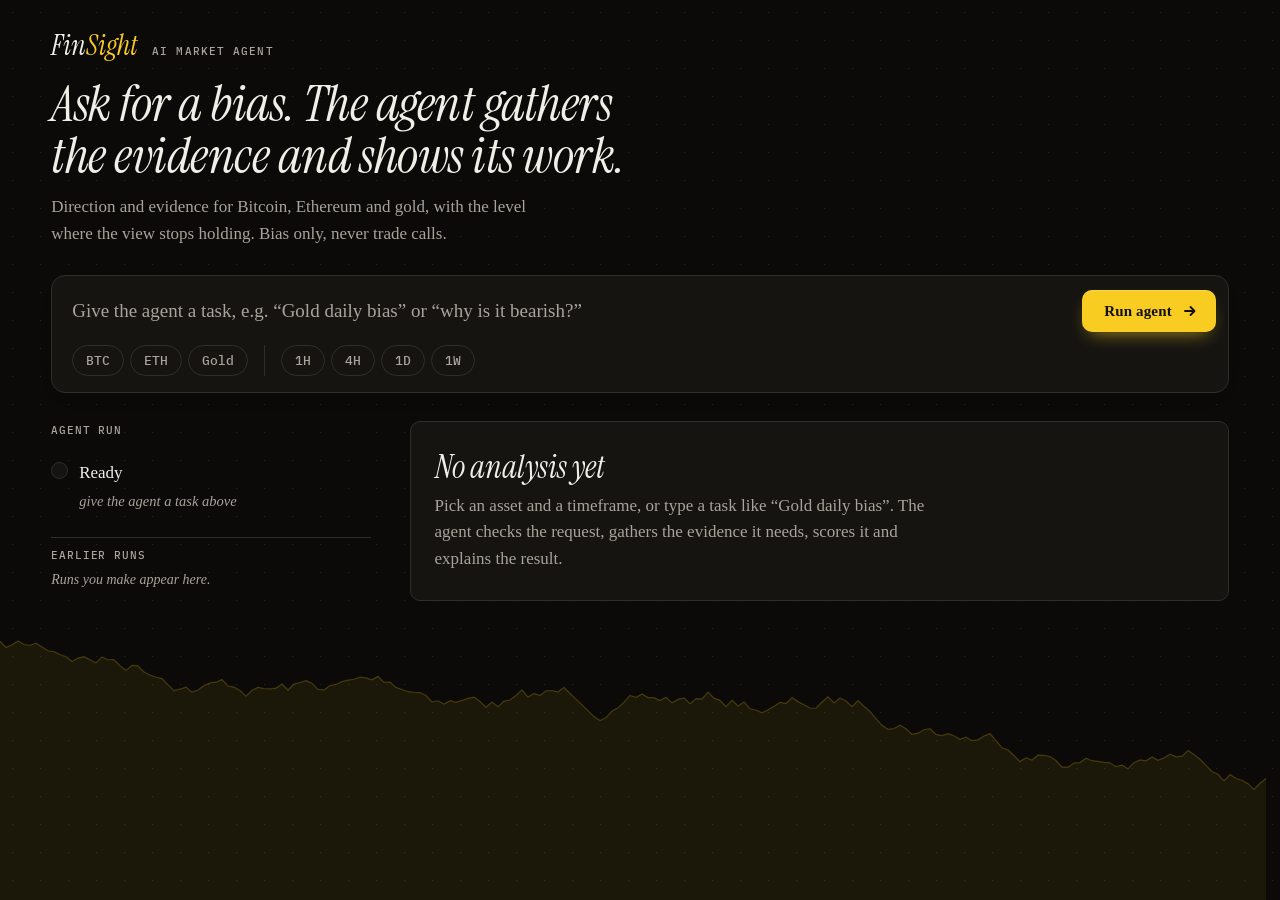
==== FinSight-Frontend/index.html @ 5e40a93b "Frontend: black and gold-yellow identity One deliberate dark look: warm near-black neutrals tinted t" ====
<!doctype html>
<html lang="en" data-api="http://localhost:8000">
<head>
  <meta charset="utf-8">
  <meta name="viewport" content="width=device-width, initial-scale=1">
  <meta name="color-scheme" content="dark">
  <meta name="theme-color" content="#0b0b09">
  <title>FinSight Bias Desk</title>
  <meta name="description" content="An AI agent that reads the evidence for Bitcoin, Ethereum and gold and gives a directional bias with an evidence score.">
  <link rel="preconnect" href="https://fonts.googleapis.com">
  <link rel="preconnect" href="https://fonts.gstatic.com" crossorigin>
  <link rel="stylesheet" href="https://fonts.googleapis.com/css2?family=IBM+Plex+Mono:wght@400;500&family=Instrument+Serif:ital@0;1&family=Tinos:ital,wght@0,400;0,700;1,400&display=swap">
  <link rel="stylesheet" href="styles.css">
  <script src="app.js" defer></script>
</head>
<body>
  <canvas id="bgArt" aria-hidden="true"></canvas>
  <div class="desk">
    <section class="hero">
      <div>
        <div class="brand"><span class="logo">Fin<span>Sight</span></span><span class="kicker">AI market agent</span></div>
        <h1>Ask for a bias. The agent gathers the evidence and shows its work.</h1>
        <p>Direction and evidence for Bitcoin, Ethereum and gold, with the level where the view stops holding. Bias only, never trade calls.</p>
      </div>
    </section>

    <section class="task" aria-label="Give the agent a task">
      <form id="taskForm">
        <input type="text" id="task" maxlength="500" autocomplete="off" placeholder="Give the agent a task, e.g. “Gold daily bias” or “why is it bearish?”" aria-label="Task for the agent">
        <button class="run" id="runBtn" type="submit">
          <span id="runLabel">Run agent</span>
          <svg class="run-icon" viewBox="0 0 16 16" aria-hidden="true"><path d="M3 8h9M8.5 4l4 4-4 4" fill="none" stroke="currentColor" stroke-width="1.8" stroke-linecap="round" stroke-linejoin="round"/></svg>
          <span class="spinner" aria-hidden="true"></span>
        </button>
      </form>
      <div class="picks">
        <div class="chipset" id="assetPicks" role="group" aria-label="Asset"></div>
        <div class="chipset" id="tfPicks" role="group" aria-label="Timeframe"></div>
      </div>
    </section>

    <section class="work">
      <aside class="log" aria-label="Agent run">
        <div class="log-head"><span class="label">Agent run</span><span class="st-time" id="runTotal"></span></div>
        <ol class="steps" id="steps" aria-live="polite"></ol>
        <div class="log-foot"><span class="label">Earlier runs</span><ul class="past" id="past"></ul></div>
      </aside>
      <main id="result" aria-live="polite"></main>
    </section>
  </div>
</body>
</html>
---- FinSight-Frontend/styles.css ----
/* FinSight Bias Desk
   Layout: full-screen desk. Small hero + one task bar across the top; below, the agent's
   run log on the left and the result on the right. Stacks to one column on phones. */
/* Colour: black and gold-yellow, one deliberate dark look (no light theme: yellow text
   on white can't be read). OKLCH, so equal lightness numbers look equally bright.
   - neutrals are warm near-blacks, tinted toward the yellow (hue 90) so the page reads as one family
   - yellow is the only accent: actions, selection, focus, the brand
   - bullish green and bearish red share one lightness, so neither direction looks louder
   - warnings are orange (hue 50), far enough from the yellow not to be mistaken for it */
:root {
  --bg: oklch(0.145 0.004 90); --surface: oklch(0.19 0.006 90); --surface-2: oklch(0.235 0.008 90);
  --ink: oklch(0.95 0.010 95); --muted: oklch(0.72 0.014 90); --line: oklch(0.30 0.010 90);
  --accent: oklch(0.86 0.170 92); --accent-hover: oklch(0.91 0.150 95); --accent-soft: oklch(0.86 0.170 92 / 0.12);
  --on-accent: oklch(0.17 0.010 90);
  --bull: oklch(0.75 0.140 158); --bear: oklch(0.75 0.140 25); --flat: oklch(0.72 0.012 90); --warn: oklch(0.75 0.150 50);
  --display: "Instrument Serif", Georgia, "Times New Roman", serif;
  --body: "Times New Roman", Tinos, Times, serif;
  --mono: "IBM Plex Mono", ui-monospace, "SF Mono", Consolas, monospace;
  --r: 10px;
  color-scheme: dark;
}

* { box-sizing: border-box }
[hidden] { display: none !important }
html, body { min-height: 100%; margin: 0 }
body { background: var(--bg); color: var(--ink); font: 17px/1.55 var(--body) }
#bgArt { position: fixed; inset: 0; width: 100%; height: 100%; z-index: 0; pointer-events: none }
.desk { position: relative; z-index: 1; max-width: 1680px; margin: 0 auto; min-height: 100vh;
  padding-block: 32px 40px; padding-inline: clamp(16px, 4vw, 72px);
  display: grid; grid-template-rows: auto auto 1fr; gap: 28px }
:focus-visible { outline: 2px solid var(--accent); outline-offset: 2px }
button { -webkit-tap-highlight-color: transparent }
.label { font: 500 11px/1 var(--mono); letter-spacing: .08em; text-transform: uppercase; color: var(--muted) }

/* hero */
.brand { display: flex; align-items: baseline; gap: 14px }
.logo { font: italic 400 28px/1 var(--display) } .logo span { color: var(--accent) }
.kicker { font: 500 11px/1 var(--mono); letter-spacing: .1em; text-transform: uppercase; color: var(--muted) }
.hero h1 { font: italic 400 clamp(36px, 4vw, 60px)/1.02 var(--display); letter-spacing: -0.01em; margin: 18px 0 12px; max-width: 24ch; text-wrap: balance }
.hero p { margin: 0; color: var(--muted); max-width: 60ch }

/* task bar: the single way to give the agent a job */
.task { background: var(--surface); border: 1px solid var(--line); border-radius: 14px; padding: 12px; display: grid; gap: 10px;
  box-shadow: 0 1px 2px rgb(0 0 0 / .04), 0 8px 24px -12px rgb(18 23 34 / .12) }
.task:focus-within { border-color: var(--accent); box-shadow: 0 0 0 4px var(--accent-soft), 0 8px 24px -12px rgb(18 23 34 / .12) }
.task { transition: border-color .15s, box-shadow .15s }
.task form { display: flex; gap: 10px; align-items: center }
.task input { flex: 1; min-width: 0; font: 19px/1.4 var(--body); color: var(--ink); background: transparent; border: 0; padding: 10px 8px }
.task input:focus { outline: none }
.task input::placeholder { color: var(--muted) }
/* buttons: one primary (Run agent), one secondary style (chips, answers), one quiet (history rows).
   Every one has hover, press, keyboard focus and disabled states. */
.run { display: inline-flex; align-items: center; gap: 10px; font: 700 15px/1 var(--body); letter-spacing: .01em;
  color: var(--on-accent); background: var(--accent); border: 0; border-radius: 10px; padding: 13px 18px 13px 22px;
  cursor: pointer; white-space: nowrap;
  box-shadow: inset 0 1px 0 rgb(255 255 255 / .18), 0 1px 2px rgb(0 0 0 / .14), 0 8px 18px -8px color-mix(in oklch, var(--accent) 70%, transparent);
  transition: background-color .15s, transform .15s var(--ease), box-shadow .15s }
.run:hover { background: var(--accent-hover); transform: translateY(-1px);
  box-shadow: inset 0 1px 0 rgb(255 255 255 / .18), 0 2px 4px rgb(0 0 0 / .14), 0 12px 24px -8px color-mix(in oklch, var(--accent) 75%, transparent) }
.run:active { transform: translateY(0) scale(.98); box-shadow: inset 0 1px 2px rgb(0 0 0 / .2) }
.run:focus-visible { outline: 2px solid var(--accent); outline-offset: 3px }
.run:disabled { cursor: progress; transform: none; background: color-mix(in oklch, var(--accent) 65%, var(--surface)); box-shadow: none }
.run-icon { width: 16px; height: 16px; transition: transform .15s var(--ease) }
.run:hover:not(:disabled) .run-icon { transform: translateX(3px) }
.spinner { display: none; width: 15px; height: 15px; border-radius: 50%; border: 2px solid currentColor; border-right-color: transparent; animation: spin .7s linear infinite }
.run.busy .spinner { display: block } .run.busy .run-icon { display: none }
@keyframes spin { to { transform: rotate(360deg) } }

.picks { display: flex; gap: 8px 16px; flex-wrap: wrap; align-items: center; padding: 0 8px 4px }
.chipset { display: flex; gap: 6px; flex-wrap: wrap }
.chipset + .chipset { padding-left: 16px; border-left: 1px solid var(--line) }
.pick, .quick button { font: 500 13px/1 var(--mono); color: var(--muted); background: transparent; border: 1px solid var(--line);
  border-radius: 999px; padding: 8px 13px; cursor: pointer;
  transition: color .15s, background-color .15s, border-color .15s, transform .1s }
.pick:hover, .quick button:hover { color: var(--ink); background: var(--surface-2); border-color: color-mix(in oklch, var(--accent) 35%, var(--line)) }
.pick:active, .quick button:active { transform: scale(.96) }
.pick[aria-pressed="true"] { color: var(--accent); background: var(--accent-soft); border-color: var(--accent); font-weight: 500 }
.pick:disabled, .quick button:disabled { opacity: .45; cursor: not-allowed; transform: none }

/* run log */
.work { display: grid; grid-template-columns: minmax(260px, 320px) minmax(0, 1fr); gap: clamp(24px, 3vw, 48px); align-items: start }
.log { padding: 4px 0; display: grid; gap: 16px; position: sticky; top: 16px }
.log-head { display: flex; justify-content: space-between; align-items: center }
.steps { list-style: none; margin: 0; padding: 0; display: grid }
.st { display: grid; grid-template-columns: 18px 1fr auto; gap: 4px 10px; padding: 8px 0; position: relative }
.st::before { content: ""; position: absolute; left: 8px; top: 24px; bottom: -8px; width: 1px; background: var(--line) }
.st:last-child::before { display: none }
.dot { width: 17px; height: 17px; border-radius: 50%; border: 1.5px solid var(--line); background: var(--surface); margin-top: 2px; display: grid; place-items: center }
.st.done .dot { border-color: var(--accent); background: var(--accent) }
.st.done .dot::after { content: ""; width: 6px; height: 3px; border: solid var(--on-accent); border-width: 0 0 1.5px 1.5px; transform: rotate(-45deg) translate(0, -1px) }
.st.now .dot { border-color: var(--accent); animation: pulse 1s infinite }
.st.ask .dot, .st.stop .dot { border-color: var(--warn); background: color-mix(in srgb, var(--warn) 18%, var(--surface)) }
.st.fail .dot { border-color: var(--bear); background: color-mix(in srgb, var(--bear) 18%, var(--surface)) }
.st-time { font: 12px var(--mono); color: var(--muted); font-variant-numeric: tabular-nums }
.st-sub { grid-column: 2 / -1; color: var(--muted); font-size: 14.5px; font-style: italic; overflow-wrap: anywhere }
.quick { grid-column: 2 / -1; display: flex; gap: 6px; margin-top: 6px; flex-wrap: wrap }
.quick button { color: var(--ink); background: var(--surface) }
@keyframes pulse { 50% { box-shadow: 0 0 0 4px color-mix(in srgb, var(--accent) 20%, transparent) } }
.log-foot { border-top: 1px solid var(--line); padding-top: 12px; display: grid; gap: 8px }
.past { list-style: none; margin: 0; padding: 0; display: grid; gap: 2px }
.past button { width: calc(100% + 16px); margin-inline: -8px; display: grid; grid-template-columns: 1fr auto; gap: 10px; text-align: left;
  background: none; border: 0; border-radius: 6px; padding: 7px 8px; font: 15px var(--body); color: var(--ink); cursor: pointer;
  font-variant-numeric: tabular-nums; transition: background-color .15s }
.past button:hover { background: var(--surface-2) }
.past button:active { background: var(--accent-soft) }
.empty-note { color: var(--muted); font-size: 14px; font-style: italic }

/* result card */
.card { background: var(--surface); border: 1px solid var(--line); border-radius: var(--r); overflow: hidden; transition: opacity .2s }
.card.stale { opacity: .45 }
.card-top { padding: 22px 24px 18px; display: grid; gap: 18px }
.eyebrow { display: flex; gap: 8px; align-items: center; flex-wrap: wrap; font: 500 12px/1 var(--mono); color: var(--muted); letter-spacing: .04em }
.chip { font: 500 11px/1 var(--mono); letter-spacing: .04em; border-radius: 999px; padding: 5px 8px; border: 1px solid var(--line); color: var(--muted) }
.chip.warn { color: var(--warn); border-color: color-mix(in srgb, var(--warn) 45%, transparent) }
.verdict { display: flex; justify-content: space-between; align-items: flex-end; gap: 16px; flex-wrap: wrap }
.bias { font: 400 clamp(52px, 6vw, 76px)/.9 var(--display); letter-spacing: -0.01em; margin: 0 }
.bias.Bullish { color: var(--bull) } .bias.Bearish { color: var(--bear) } .bias.Neutral { color: var(--flat) }
.score { text-align: right; font-variant-numeric: tabular-nums }
.score b { font: 500 32px/1 var(--mono) } .score small { color: var(--muted); font: 400 14px var(--mono) }
.bucket { display: block; margin-top: 6px; font: 500 12px/1 var(--mono); letter-spacing: .06em; text-transform: uppercase; color: var(--muted) }

/* the meter: net evidence from -1 to +1, neutral band (+-0.15) shaded */
.meter { display: grid; gap: 6px }
.track { position: relative; height: 12px; border-radius: 6px;
  background: linear-gradient(to right, color-mix(in srgb, var(--bear) 32%, transparent), color-mix(in srgb, var(--bear) 6%, transparent) 42.5%,
    var(--bg) 42.5%, var(--bg) 57.5%, color-mix(in srgb, var(--bull) 6%, transparent) 57.5%, color-mix(in srgb, var(--bull) 32%, transparent));
  box-shadow: inset 0 0 0 1px var(--line) }
.band { position: absolute; inset: 0 42.5%; background: repeating-linear-gradient(135deg, transparent 0 4px, color-mix(in srgb, var(--flat) 18%, transparent) 4px 5px) }
.marker { position: absolute; top: -5px; width: 3px; height: 22px; margin-left: -1.5px; border-radius: 2px; background: var(--ink); left: 50%; transition: left .7s cubic-bezier(.2,.8,.2,1) }
.scale { display: flex; justify-content: space-between; font: 400 11px/1 var(--mono); color: var(--muted) }

.cols { display: grid; grid-template-columns: minmax(0, 1fr) minmax(0, 1fr); border-top: 1px solid var(--line) }
.prose { padding: 18px 24px; display: grid; gap: 10px; align-content: start }
.prose p { margin: 0; max-width: 65ch }
.prose ul { margin: 0; padding-left: 1.2em; display: grid; gap: 4px }
.groups { padding: 18px 24px; display: grid; gap: 10px; align-content: start; border-left: 1px solid var(--line) }
.sec { margin: 0 0 2px; font: 500 11px/1 var(--mono); letter-spacing: .08em; text-transform: uppercase; color: var(--muted) }
.g { display: grid; grid-template-columns: 7.5rem 1fr 6.5rem; gap: 10px; align-items: center }
.g-name small { color: var(--muted); font: 400 12px var(--mono); margin-left: 4px }
.g-bar { position: relative; height: 8px; background: var(--bg); border-radius: 4px }
.g-bar::before { content: ""; position: absolute; left: 50%; top: -3px; bottom: -3px; width: 1px; background: var(--line) }
.g-fill { position: absolute; top: 0; bottom: 0; border-radius: 4px }
.g-fill.up { background: var(--bull) } .g-fill.down { background: var(--bear) }
.g-word { font: 500 12px/1.2 var(--mono); text-align: right }
.g-detail { grid-column: 1 / -1; margin-top: -4px; color: var(--muted); font-size: 14px; font-style: italic; overflow-wrap: anywhere }
.g.missing .g-name, .g.missing .g-word { color: var(--muted) }
.up { color: var(--bull) } .down { color: var(--bear) } .flat { color: var(--flat) }
.qa { border-top: 1px solid var(--line); padding: 14px 24px; display: grid; gap: 4px; background: color-mix(in srgb, var(--accent) 5%, var(--surface)) }
.qa .q { font-style: italic } .qa .a { max-width: 75ch; white-space: pre-line }
.foot { padding: 12px 24px; border-top: 1px solid var(--line); color: var(--muted); font-size: 13.5px; background: color-mix(in srgb, var(--bg) 55%, var(--surface)) }
.notice { padding: 28px 24px; display: grid; gap: 8px }
.notice h2 { font: italic 400 32px/1.1 var(--display); margin: 0 }
.notice p { margin: 0; color: var(--muted); max-width: 60ch; white-space: pre-line }
.notice.error h2 { color: var(--bear) }

@media (max-width: 1000px) { .cols { grid-template-columns: 1fr } .groups { border-left: 0; border-top: 1px solid var(--line) } }
@media (max-width: 820px) { .work { grid-template-columns: 1fr } .log { position: static } }
@media (max-width: 520px) {
  .task form { flex-wrap: wrap } .run { width: 100% }
  .g { grid-template-columns: 1fr 6rem } .g-bar { grid-column: 1 / -1; grid-row: 2 } .g-detail { grid-row: 3 }
  .score { text-align: left }
}
/* motion: one entrance for the page, then movement only where the agent is doing something */
@keyframes rise { from { opacity: 0; transform: translateY(10px) } to { opacity: 1; transform: none } }
@keyframes grow { from { transform: scaleX(0) } to { transform: scaleX(1) } }
@keyframes pop { 0% { transform: scale(.6) } 60% { transform: scale(1.15) } 100% { transform: scale(1) } }
:root { --ease: cubic-bezier(.2, .8, .2, 1) }

.brand, .hero h1, .hero p, .task, .work { animation: rise .7s var(--ease) both }
.hero h1 { animation-delay: .08s } .hero p { animation-delay: .16s } .task { animation-delay: .24s } .work { animation-delay: .32s }

.st.enter { animation: rise .35s var(--ease) both }
.st.done .dot { animation: pop .35s var(--ease) }
.notice { animation: rise .4s var(--ease) both }

.card.reveal .eyebrow { animation: rise .45s var(--ease) both }
.card.reveal .bias { animation: rise .55s var(--ease) .05s both }
.card.reveal .score { animation: rise .55s var(--ease) .1s both }
.card.reveal .prose { animation: rise .5s var(--ease) .2s both }
.card.reveal .g { animation: rise .45s var(--ease) both; animation-delay: calc(.25s + var(--i, 0) * .07s) }
.card.reveal .g-fill { animation: grow .7s var(--ease) both; animation-delay: calc(.35s + var(--i, 0) * .07s) }
.g-fill.from-left { transform-origin: left center } .g-fill.from-right { transform-origin: right center }

@media (prefers-reduced-motion: reduce) {
  *, *::before, *::after { animation: none !important; transition: none !important }
}
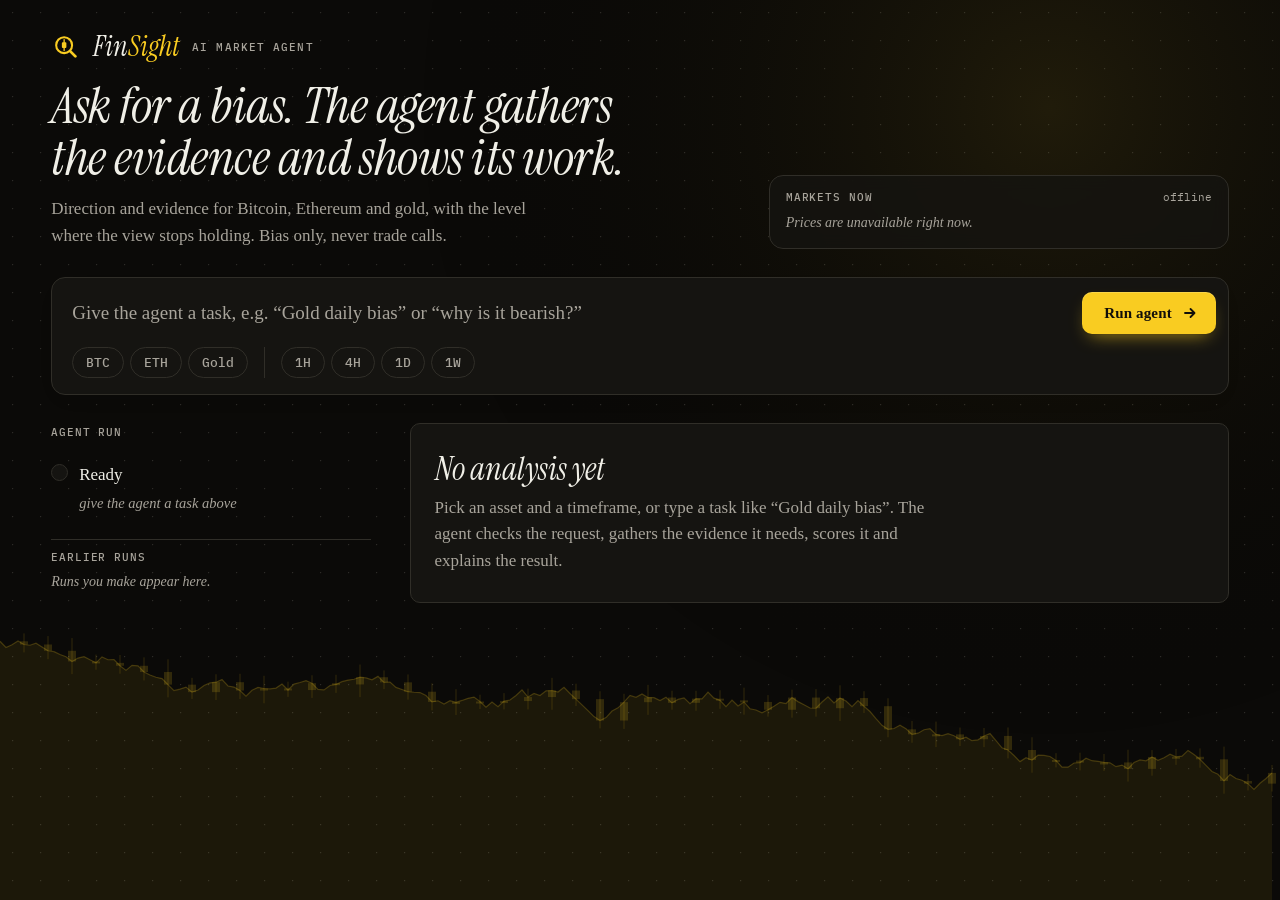
==== commit e5ce4f6d: "Frontend: logo, live markets panel and candlestick background The mark is a lens with a candlestick " ====
--- a/FinSight-Frontend/index.html
+++ b/FinSight-Frontend/index.html
@@ -7,6 +7,7 @@
   <meta name="theme-color" content="#0b0b09">
   <title>FinSight Bias Desk</title>
   <meta name="description" content="An AI agent that reads the evidence for Bitcoin, Ethereum and gold and gives a directional bias with an evidence score.">
+  <link rel="icon" href="favicon.svg" type="image/svg+xml">
   <link rel="preconnect" href="https://fonts.googleapis.com">
   <link rel="preconnect" href="https://fonts.gstatic.com" crossorigin>
   <link rel="stylesheet" href="https://fonts.googleapis.com/css2?family=IBM+Plex+Mono:wght@400;500&family=Instrument+Serif:ital@0;1&family=Tinos:ital,wght@0,400;0,700;1,400&display=swap">
@@ -18,10 +19,23 @@
   <div class="desk">
     <section class="hero">
       <div>
-        <div class="brand"><span class="logo">Fin<span>Sight</span></span><span class="kicker">AI market agent</span></div>
+        <div class="brand">
+          <svg class="mark" viewBox="0 0 32 32" aria-hidden="true">
+            <circle cx="14" cy="14" r="8.5" fill="none" stroke="currentColor" stroke-width="2.2"/>
+            <line x1="20.4" y1="20.4" x2="26" y2="26" stroke="currentColor" stroke-width="3" stroke-linecap="round"/>
+            <line x1="14" y1="8.2" x2="14" y2="19.8" stroke="currentColor" stroke-width="1.4" stroke-linecap="round"/>
+            <rect x="11.6" y="10.8" width="4.8" height="6.2" rx="1" fill="currentColor"/>
+          </svg>
+          <span class="logo">Fin<span>Sight</span></span><span class="kicker">AI market agent</span>
+        </div>
         <h1>Ask for a bias. The agent gathers the evidence and shows its work.</h1>
         <p>Direction and evidence for Bitcoin, Ethereum and gold, with the level where the view stops holding. Bias only, never trade calls.</p>
       </div>
+      <aside class="markets" aria-label="Markets now">
+        <div class="mk-head"><span class="label">Markets now</span><span class="mk-time" id="mkTime">loading</span></div>
+        <ul class="mk-list" id="mkList"></ul>
+        <div class="mk-event" id="mkEvent" hidden></div>
+      </aside>
     </section>
 
     <section class="task" aria-label="Give the agent a task">
--- a/FinSight-Frontend/styles.css
+++ b/FinSight-Frontend/styles.css
@@ -33,11 +33,36 @@
 .label { font: 500 11px/1 var(--mono); letter-spacing: .08em; text-transform: uppercase; color: var(--muted) }
 
 /* hero */
-.brand { display: flex; align-items: baseline; gap: 14px }
+.brand { display: flex; align-items: center; gap: 12px }
+.mark { width: 30px; height: 30px; color: var(--accent); flex: none }
 .logo { font: italic 400 28px/1 var(--display) } .logo span { color: var(--accent) }
 .kicker { font: 500 11px/1 var(--mono); letter-spacing: .1em; text-transform: uppercase; color: var(--muted) }
 .hero h1 { font: italic 400 clamp(36px, 4vw, 60px)/1.02 var(--display); letter-spacing: -0.01em; margin: 18px 0 12px; max-width: 24ch; text-wrap: balance }
 .hero p { margin: 0; color: var(--muted); max-width: 60ch }
+
+.hero { display: grid; grid-template-columns: minmax(0, 1fr) minmax(320px, 460px); gap: clamp(24px, 4vw, 64px); align-items: end }
+
+/* markets strip: live context beside the headline */
+.markets { background: color-mix(in oklch, var(--surface) 82%, transparent); border: 1px solid var(--line); border-radius: 14px;
+  padding: 14px 16px; display: grid; gap: 8px; backdrop-filter: blur(8px) }
+.mk-head { display: flex; justify-content: space-between; align-items: center }
+.mk-time { font: 11px var(--mono); color: var(--muted) }
+.mk-list { list-style: none; margin: 0; padding: 0; display: grid; gap: 2px }
+.mk-row { width: calc(100% + 16px); margin-inline: -8px; display: grid; grid-template-columns: minmax(0, 1fr) 96px auto; gap: 14px; align-items: center;
+  padding: 9px 8px; background: none; border: 0; border-radius: 8px; color: var(--ink); font: 16px var(--body); text-align: left; cursor: pointer;
+  transition: background-color .15s }
+.mk-row:hover { background: var(--surface-2) } .mk-row:active { background: var(--accent-soft) }
+.mk-row.off { cursor: default } .mk-row.off:hover { background: none }
+.mk-name small { font: 500 11px var(--mono); color: var(--muted); margin-left: 6px; letter-spacing: .04em }
+.spark { width: 96px; height: 28px; overflow: visible }
+.spark polyline { fill: none; stroke: currentColor; stroke-width: 1.6; stroke-linejoin: round; stroke-linecap: round; vector-effect: non-scaling-stroke }
+.spark.up { color: var(--bull) } .spark.down { color: var(--bear) }
+.mk-price { display: grid; gap: 2px; text-align: right; font: 500 15px var(--mono); font-variant-numeric: tabular-nums }
+.mk-price small { font: 500 11.5px var(--mono) }
+.mk-err { grid-column: 2 / -1; text-align: right; color: var(--muted); font-style: italic; font-size: 14px }
+.mk-event { border-top: 1px solid var(--line); padding-top: 10px; color: var(--muted); font-size: 14.5px; display: flex; gap: 8px; align-items: baseline; flex-wrap: wrap }
+.mk-event b { color: var(--ink); font-weight: 400 }
+.mk-dot { width: 7px; height: 7px; border-radius: 50%; background: var(--warn); align-self: center }
 
 /* task bar: the single way to give the agent a job */
 .task { background: var(--surface); border: 1px solid var(--line); border-radius: 14px; padding: 12px; display: grid; gap: 10px;
@@ -155,6 +180,8 @@
 
 @media (max-width: 1000px) { .cols { grid-template-columns: 1fr } .groups { border-left: 0; border-top: 1px solid var(--line) } }
 @media (max-width: 820px) { .work { grid-template-columns: 1fr } .log { position: static } }
+@media (max-width: 960px) { .hero { grid-template-columns: 1fr } }
+@media (max-width: 420px) { .mk-row { grid-template-columns: minmax(0, 1fr) 64px auto; gap: 10px } .spark { width: 64px } }
 @media (max-width: 520px) {
   .task form { flex-wrap: wrap } .run { width: 100% }
   .g { grid-template-columns: 1fr 6rem } .g-bar { grid-column: 1 / -1; grid-row: 2 } .g-detail { grid-row: 3 }
@@ -166,8 +193,8 @@
 @keyframes pop { 0% { transform: scale(.6) } 60% { transform: scale(1.15) } 100% { transform: scale(1) } }
 :root { --ease: cubic-bezier(.2, .8, .2, 1) }
 
-.brand, .hero h1, .hero p, .task, .work { animation: rise .7s var(--ease) both }
-.hero h1 { animation-delay: .08s } .hero p { animation-delay: .16s } .task { animation-delay: .24s } .work { animation-delay: .32s }
+.brand, .hero h1, .hero p, .markets, .task, .work { animation: rise .7s var(--ease) both }
+.hero h1 { animation-delay: .08s } .markets { animation-delay: .2s } .hero p { animation-delay: .16s } .task { animation-delay: .24s } .work { animation-delay: .32s }
 
 .st.enter { animation: rise .35s var(--ease) both }
 .st.done .dot { animation: pop .35s var(--ease) }
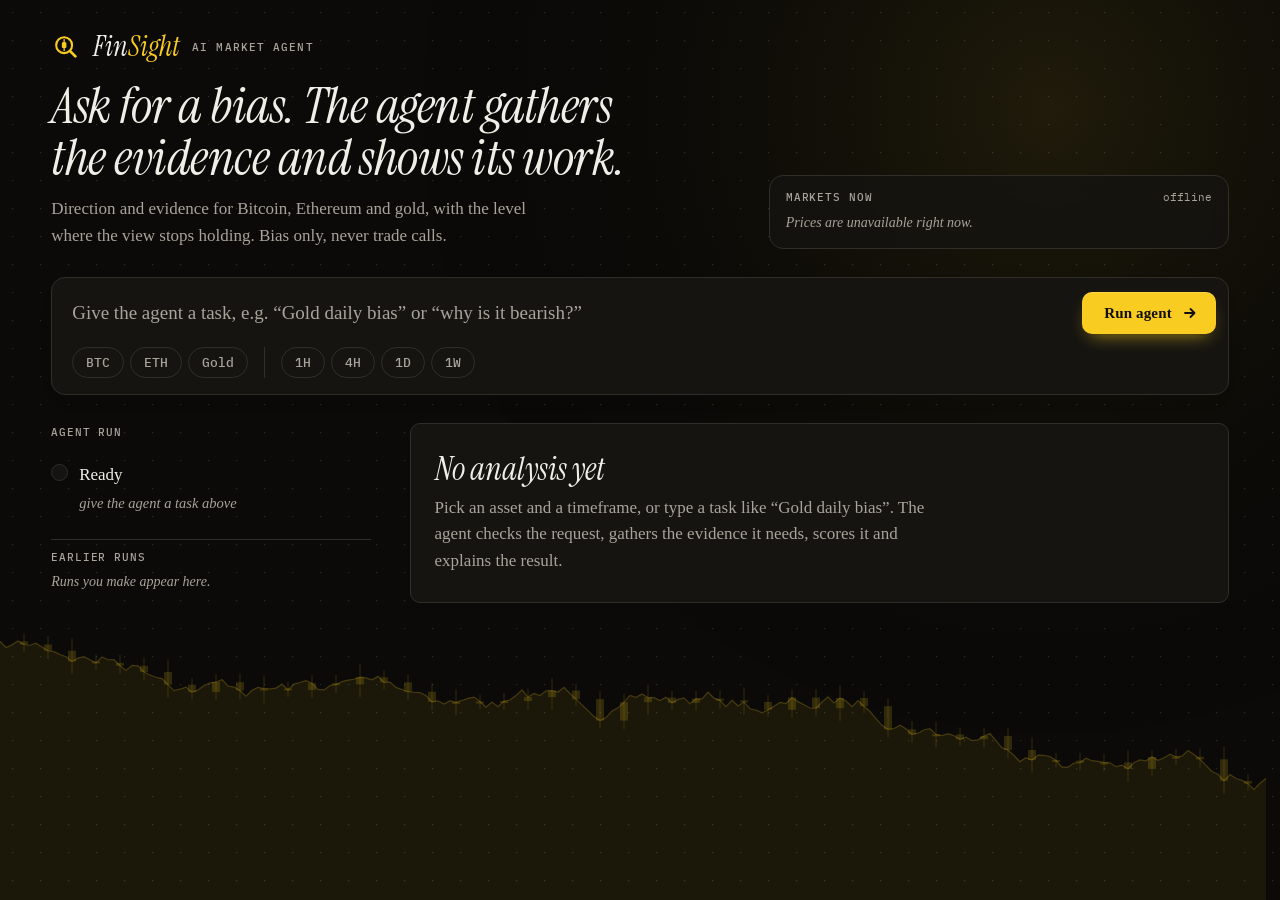
==== commit 750666cf: "Frontend: name the page just FinSight Co-Authored-By: Claude Opus 5.5 <noreply@anthropic.com>" ====
--- a/FinSight-Frontend/index.html
+++ b/FinSight-Frontend/index.html
@@ -5,7 +5,7 @@
   <meta name="viewport" content="width=device-width, initial-scale=1">
   <meta name="color-scheme" content="dark">
   <meta name="theme-color" content="#0b0b09">
-  <title>FinSight Bias Desk</title>
+  <title>FinSight</title>
   <meta name="description" content="An AI agent that reads the evidence for Bitcoin, Ethereum and gold and gives a directional bias with an evidence score.">
   <link rel="icon" href="favicon.svg" type="image/svg+xml">
   <link rel="preconnect" href="https://fonts.googleapis.com">
--- a/FinSight-Frontend/styles.css
+++ b/FinSight-Frontend/styles.css
@@ -1,4 +1,4 @@
-/* FinSight Bias Desk
+/* FinSight
    Layout: full-screen desk. Small hero + one task bar across the top; below, the agent's
    run log on the left and the result on the right. Stacks to one column on phones. */
 /* Colour: black and gold-yellow, one deliberate dark look (no light theme: yellow text
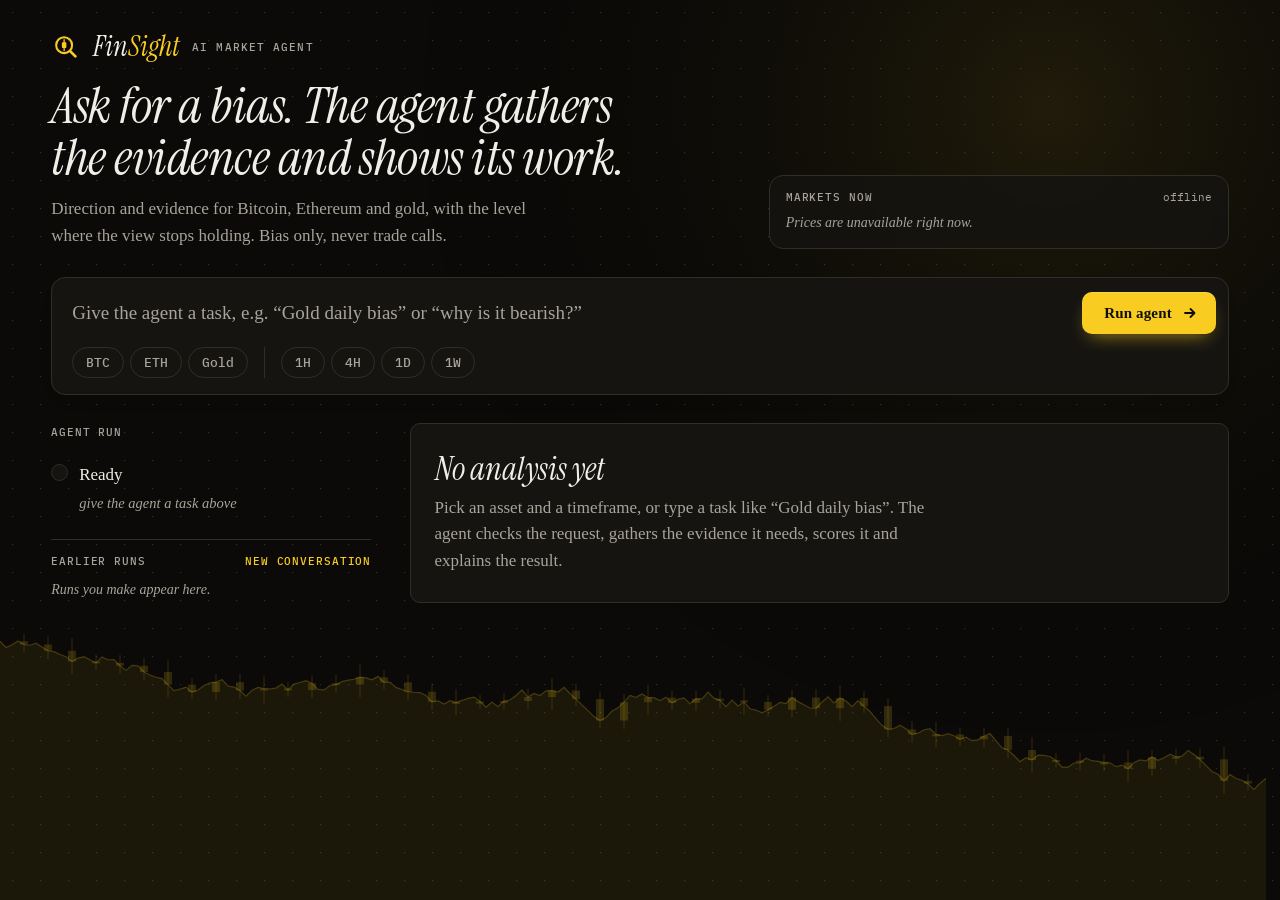
==== commit fd2bb124: "Frontend: keep the last session across page reloads The current analysis, run log and session id are" ====
--- a/FinSight-Frontend/index.html
+++ b/FinSight-Frontend/index.html
@@ -57,7 +57,10 @@
       <aside class="log" aria-label="Agent run">
         <div class="log-head"><span class="label">Agent run</span><span class="st-time" id="runTotal"></span></div>
         <ol class="steps" id="steps" aria-live="polite"></ol>
-        <div class="log-foot"><span class="label">Earlier runs</span><ul class="past" id="past"></ul></div>
+        <div class="log-foot">
+          <div class="log-head"><span class="label">Earlier runs</span><button type="button" class="link" id="newChat">New conversation</button></div>
+          <ul class="past" id="past"></ul>
+        </div>
       </aside>
       <main id="result" aria-live="polite"></main>
     </section>
--- a/FinSight-Frontend/styles.css
+++ b/FinSight-Frontend/styles.css
@@ -122,6 +122,9 @@
 .quick button { color: var(--ink); background: var(--surface) }
 @keyframes pulse { 50% { box-shadow: 0 0 0 4px color-mix(in srgb, var(--accent) 20%, transparent) } }
 .log-foot { border-top: 1px solid var(--line); padding-top: 12px; display: grid; gap: 8px }
+.link { font: 500 11px/1 var(--mono); letter-spacing: .08em; text-transform: uppercase; color: var(--accent); background: none; border: 0;
+  padding: 4px 0; cursor: pointer; text-underline-offset: 3px }
+.link:hover { text-decoration: underline }
 .past { list-style: none; margin: 0; padding: 0; display: grid; gap: 2px }
 .past button { width: calc(100% + 16px); margin-inline: -8px; display: grid; grid-template-columns: 1fr auto; gap: 10px; text-align: left;
   background: none; border: 0; border-radius: 6px; padding: 7px 8px; font: 15px var(--body); color: var(--ink); cursor: pointer;
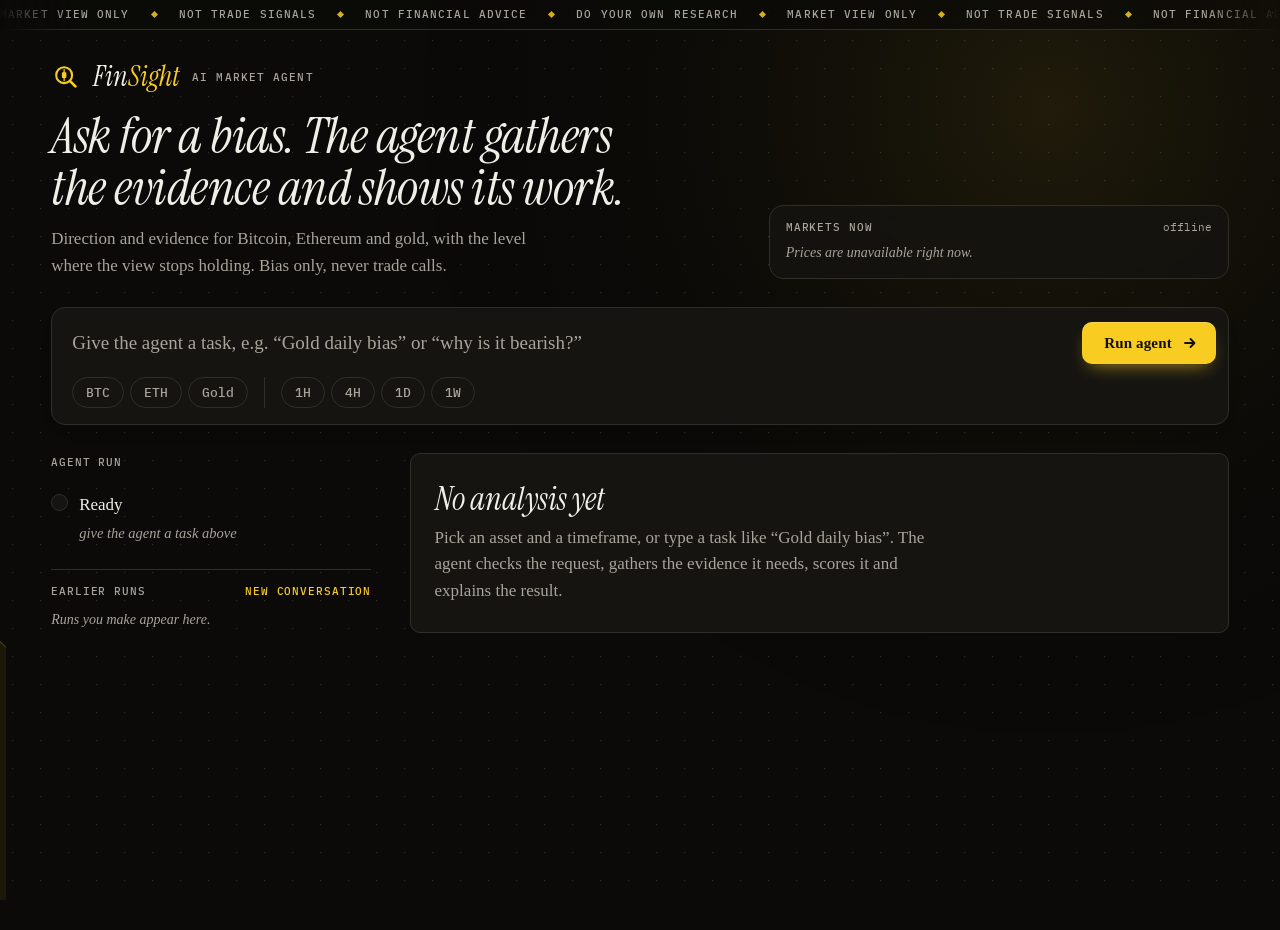
==== commit 49650f3c: "Disclaimer ticker across the top, honest score footnote A thin band scrolls "Market view only / Not " ====
--- a/FinSight-Frontend/index.html
+++ b/FinSight-Frontend/index.html
@@ -1,5 +1,5 @@
 <!doctype html>
-<html lang="en" data-api="http://localhost:8000">
+<html lang="en" data-api="/api">
 <head>
   <meta charset="utf-8">
   <meta name="viewport" content="width=device-width, initial-scale=1">
@@ -16,6 +16,10 @@
 </head>
 <body>
   <canvas id="bgArt" aria-hidden="true"></canvas>
+  <div class="ticker">
+    <p class="vh">Market view only, not trade signals or financial advice. Do your own research.</p>
+    <div class="ticker-track" aria-hidden="true"><div class="ticker-group"><span>Market view only</span><span>Not trade signals</span><span>Not financial advice</span><span>Do your own research</span><span>Market view only</span><span>Not trade signals</span><span>Not financial advice</span><span>Do your own research</span><span>Market view only</span><span>Not trade signals</span><span>Not financial advice</span><span>Do your own research</span></div><div class="ticker-group"><span>Market view only</span><span>Not trade signals</span><span>Not financial advice</span><span>Do your own research</span><span>Market view only</span><span>Not trade signals</span><span>Not financial advice</span><span>Do your own research</span><span>Market view only</span><span>Not trade signals</span><span>Not financial advice</span><span>Do your own research</span></div></div>
+  </div>
   <div class="desk">
     <section class="hero">
       <div>
--- a/FinSight-Frontend/styles.css
+++ b/FinSight-Frontend/styles.css
@@ -211,6 +211,21 @@
 .card.reveal .g-fill { animation: grow .7s var(--ease) both; animation-delay: calc(.35s + var(--i, 0) * .07s) }
 .g-fill.from-left { transform-origin: left center } .g-fill.from-right { transform-origin: right center }
 
+/* disclaimer ticker: a thin band across the top that scrolls without end */
+.vh { position: absolute; width: 1px; height: 1px; overflow: hidden; clip-path: inset(50%); white-space: nowrap }
+.ticker { position: relative; z-index: 2; overflow: hidden; border-bottom: 1px solid var(--line);
+  background: color-mix(in srgb, var(--bg) 70%, transparent);
+  -webkit-mask-image: linear-gradient(90deg, transparent, #000 6%, #000 94%, transparent);
+          mask-image: linear-gradient(90deg, transparent, #000 6%, #000 94%, transparent) }
+.ticker-track { display: flex; width: max-content; animation: ticker 60s linear infinite }
+.ticker:hover .ticker-track { animation-play-state: paused }
+.ticker-group { display: flex; flex: none }
+.ticker-group span { font: 500 11px/1 var(--mono); letter-spacing: .1em; text-transform: uppercase; color: var(--muted);
+  padding: 9px 0; white-space: nowrap; display: flex; align-items: center }
+.ticker-group span::after { content: ""; width: 5px; height: 5px; margin-inline: 22px; background: var(--accent);
+  transform: rotate(45deg); flex: none; opacity: .85 }
+@keyframes ticker { to { transform: translateX(-50%) } }
+
 @media (prefers-reduced-motion: reduce) {
   *, *::before, *::after { animation: none !important; transition: none !important }
 }
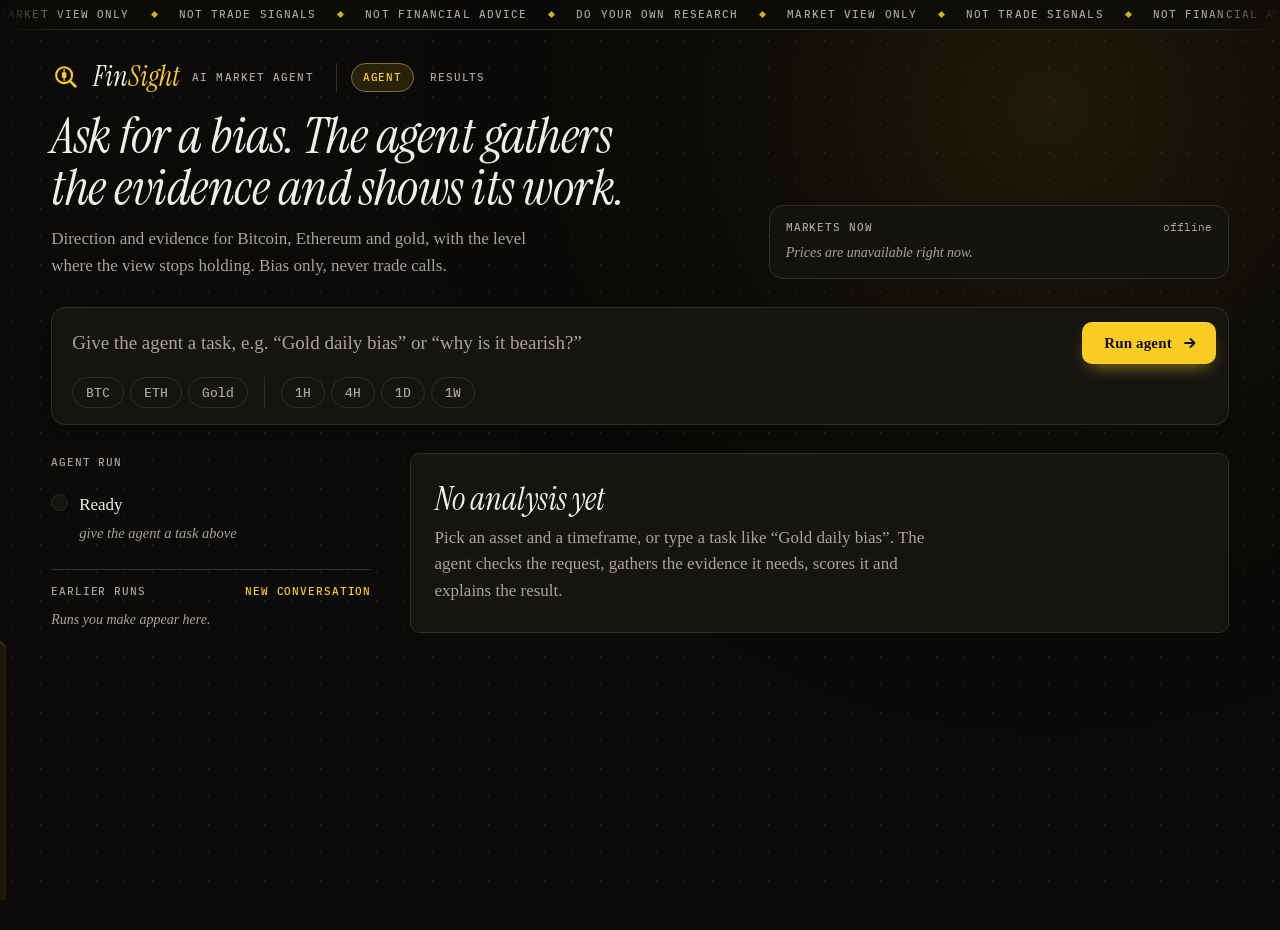
==== commit 5c718e4e: "Results page: the live graded record next to simple rules GET /results serves calibration_report.pub" ====
--- a/FinSight-Frontend/index.html
+++ b/FinSight-Frontend/index.html
@@ -12,6 +12,7 @@
   <link rel="preconnect" href="https://fonts.gstatic.com" crossorigin>
   <link rel="stylesheet" href="https://fonts.googleapis.com/css2?family=IBM+Plex+Mono:wght@400;500&family=Instrument+Serif:ital@0;1&family=Tinos:ital,wght@0,400;0,700;1,400&display=swap">
   <link rel="stylesheet" href="styles.css">
+  <script src="bg.js" defer></script>
   <script src="app.js" defer></script>
 </head>
 <body>
@@ -31,6 +32,7 @@
             <rect x="11.6" y="10.8" width="4.8" height="6.2" rx="1" fill="currentColor"/>
           </svg>
           <span class="logo">Fin<span>Sight</span></span><span class="kicker">AI market agent</span>
+          <nav class="nav" aria-label="Pages"><a href="/" aria-current="page">Agent</a><a href="/results">Results</a></nav>
         </div>
         <h1>Ask for a bias. The agent gathers the evidence and shows its work.</h1>
         <p>Direction and evidence for Bitcoin, Ethereum and gold, with the level where the view stops holding. Bias only, never trade calls.</p>
--- a/FinSight-Frontend/styles.css
+++ b/FinSight-Frontend/styles.css
@@ -229,3 +229,78 @@
 @media (prefers-reduced-motion: reduce) {
   *, *::before, *::after { animation: none !important; transition: none !important }
 }
+
+/* page links: beside the brand on every page */
+.nav { margin-left: 10px; padding-left: 14px; border-left: 1px solid var(--line); display: flex; gap: 4px }
+.nav a { font: 500 11px/1 var(--mono); letter-spacing: .08em; text-transform: uppercase; color: var(--muted); text-decoration: none;
+  padding: 8px 11px; border: 1px solid transparent; border-radius: 999px; transition: color .15s, border-color .15s, background-color .15s }
+.nav a:hover { color: var(--ink); border-color: var(--line) }
+.nav a[aria-current="page"] { color: var(--accent); border-color: color-mix(in oklch, var(--accent) 45%, var(--line)); background: var(--accent-soft) }
+
+/* results page: one grid of panels; every bar list shares a zero-based scale */
+.desk.results { grid-template-rows: auto 1fr; grid-template-columns: minmax(0, 1fr) }
+.rs-hero { align-items: end }
+.rs-asof { margin: 0; text-align: right; color: var(--muted); font: 13px/1.7 var(--mono) }
+.rs-asof b { color: var(--accent); font: 500 28px/1 var(--mono); margin-right: 2px }
+.rs-asof small { font-size: 11.5px }
+.rs-grid { display: grid; grid-template-columns: repeat(12, minmax(0, 1fr)); gap: 20px; align-content: start }
+.panel { grid-column: span 4; background: color-mix(in oklch, var(--surface) 88%, transparent); border: 1px solid var(--line); border-radius: 14px;
+  padding: 20px 22px; display: grid; gap: 14px; align-content: start; backdrop-filter: blur(8px); animation: rise .5s var(--ease) both }
+.rs-board { grid-column: span 7 } .rs-buckets { grid-column: span 5 }
+.rs-regime, .rs-split { grid-column: span 3 }
+.rs-latest { grid-column: span 7 } .rs-method { grid-column: span 5 }
+.panel.notice { grid-column: 1 / -1 }
+.rs-intro { margin: -6px 0 0; color: var(--muted); font-size: 15px; max-width: 60ch }
+.rs-verdict { margin: 0; padding-top: 12px; border-top: 1px solid var(--line); font-size: 16px; max-width: 62ch }
+
+.rs-bars { list-style: none; margin: 0; padding: 0; display: grid; gap: 10px }
+.rs-bar { display: grid; grid-template-columns: 11rem minmax(0, 1fr) 7.5rem; gap: 14px; align-items: center }
+.rs-name { font-size: 16px }
+.rs-track { height: 10px; background: var(--bg); border-radius: 5px; box-shadow: inset 0 0 0 1px var(--line); overflow: hidden }
+.rs-fill { display: block; height: 100%; border-radius: 5px; background: color-mix(in oklch, var(--muted) 55%, var(--surface-2));
+  transform-origin: left center; animation: grow .8s var(--ease) .15s both }
+.rs-bar.lead .rs-name { color: var(--accent); font-weight: 700 }
+.rs-bar.lead .rs-fill { background: var(--accent) }
+.rs-bar.lead .rs-val { color: var(--accent) }
+.rs-val { display: grid; gap: 2px; text-align: right; font: 500 15px var(--mono); font-variant-numeric: tabular-nums }
+.rs-val small { font: 400 11px var(--mono); color: var(--muted) }
+.few .rs-val, .few .rs-name { color: var(--muted) } .rs-bar.few .rs-fill { opacity: .35 }
+.few .rs-val { font-style: italic; font-weight: 400; font-size: 13px }
+
+.rs-rows { list-style: none; margin: 0; padding: 0; display: grid }
+.rs-rows li { display: flex; justify-content: space-between; align-items: center; gap: 12px; padding: 9px 0; border-top: 1px solid var(--line) }
+.rs-rows li:first-child { border-top: 0; padding-top: 0 }
+
+.rs-stack { display: flex; height: 14px; border-radius: 7px; overflow: hidden; gap: 2px }
+.rs-seg.up { background: var(--bull) } .rs-seg.down { background: var(--bear) } .rs-seg.flat { background: color-mix(in oklch, var(--flat) 45%, var(--surface-2)) }
+.rs-legend { list-style: none; margin: 0; padding: 0; display: grid; gap: 4px; font: 500 12.5px var(--mono) }
+.rs-legend li::before { content: ""; display: inline-block; width: 8px; height: 8px; border-radius: 2px; margin-right: 8px; background: currentColor }
+.rs-legend .flat { color: var(--muted) }
+
+.rs-calls { list-style: none; margin: 0; padding: 0; display: grid }
+.rs-calls li { display: grid; grid-template-columns: 10.5rem minmax(0, 1fr) 9rem 4.5rem; gap: 12px; align-items: center; padding: 8px 0;
+  border-top: 1px solid var(--line); font-size: 15.5px }
+.rs-calls li:first-child { border-top: 0; padding-top: 0 }
+.rs-when { font: 12.5px var(--mono); color: var(--muted); font-variant-numeric: tabular-nums }
+.rs-bias.Bullish { color: var(--bull) } .rs-bias.Bearish { color: var(--bear) } .rs-bias.Neutral { color: var(--flat) }
+.rs-bias small { font: 400 11px var(--mono); color: var(--muted); text-transform: uppercase; letter-spacing: .05em }
+.rs-mark { justify-self: end; font: 500 11px/1 var(--mono); letter-spacing: .06em; text-transform: uppercase; padding: 5px 8px; border-radius: 999px; border: 1px solid }
+.rs-mark.right { color: var(--bull); border-color: color-mix(in oklch, var(--bull) 45%, transparent) }
+.rs-mark.wrong { color: var(--muted); border-color: var(--line) }
+
+.rs-notes { margin: 0; padding-left: 1.1em; display: grid; gap: 8px; color: var(--muted); font-size: 15px }
+.rs-notes li::marker { color: var(--accent) }
+
+@media (max-width: 1280px) { .rs-regime, .rs-split { grid-column: span 6 } }
+@media (max-width: 1000px) { .panel, .rs-board, .rs-buckets, .rs-latest, .rs-method { grid-column: 1 / -1 } .rs-regime, .rs-split { grid-column: span 6 } }
+@media (max-width: 640px) {
+  .rs-grid { grid-template-columns: minmax(0, 1fr); gap: 16px }
+  .panel, .rs-regime, .rs-split { grid-column: 1 / -1 }
+  .panel { padding: 18px 16px }
+  .rs-asof { text-align: left }
+  .rs-bar { grid-template-columns: minmax(0, 1fr) auto } .rs-track { grid-column: 1 / -1; grid-row: 2 }
+  .rs-calls li { grid-template-columns: minmax(0, 1fr) auto; grid-template-areas: "when mark" "what bias"; gap: 4px 12px }
+  .rs-calls .rs-when { grid-area: when } .rs-calls .rs-mark { grid-area: mark } .rs-calls .rs-bias { grid-area: bias; justify-self: end }
+  .rs-calls li > span:nth-child(2) { grid-area: what }
+  .nav { margin-left: 0; padding-left: 0; border-left: 0; flex-basis: 100% } .brand { flex-wrap: wrap }
+}
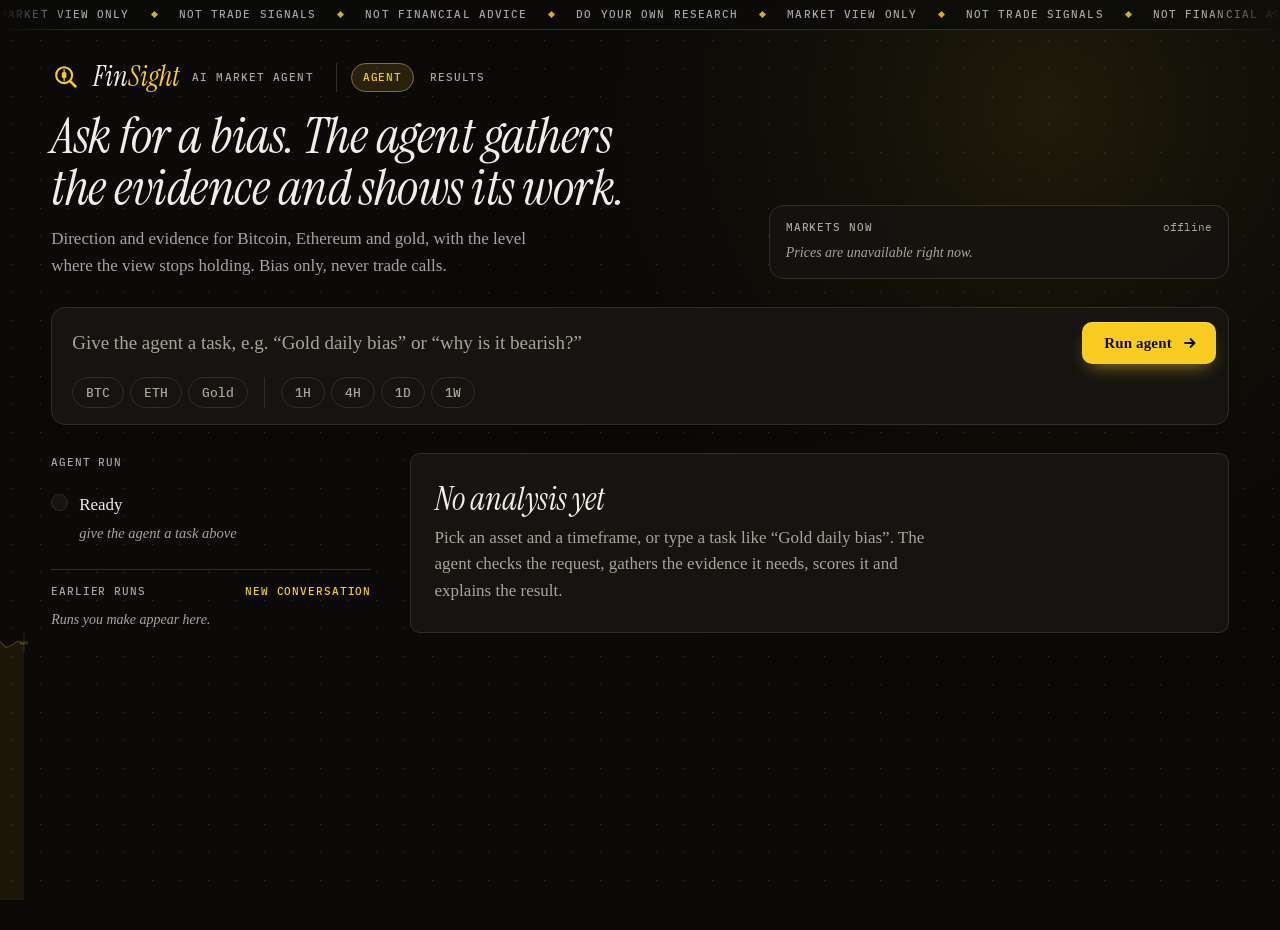
==== commit 5dca3569: "Browsers recheck pages, styles and scripts, so deploys show at once nginx sends Cache-Control: no-ca" ====
--- a/FinSight-Frontend/index.html
+++ b/FinSight-Frontend/index.html
@@ -11,9 +11,9 @@
   <link rel="preconnect" href="https://fonts.googleapis.com">
   <link rel="preconnect" href="https://fonts.gstatic.com" crossorigin>
   <link rel="stylesheet" href="https://fonts.googleapis.com/css2?family=IBM+Plex+Mono:wght@400;500&family=Instrument+Serif:ital@0;1&family=Tinos:ital,wght@0,400;0,700;1,400&display=swap">
-  <link rel="stylesheet" href="styles.css">
-  <script src="bg.js" defer></script>
-  <script src="app.js" defer></script>
+  <link rel="stylesheet" href="styles.css?v=2">
+  <script src="bg.js?v=2" defer></script>
+  <script src="app.js?v=2" defer></script>
 </head>
 <body>
   <canvas id="bgArt" aria-hidden="true"></canvas>
